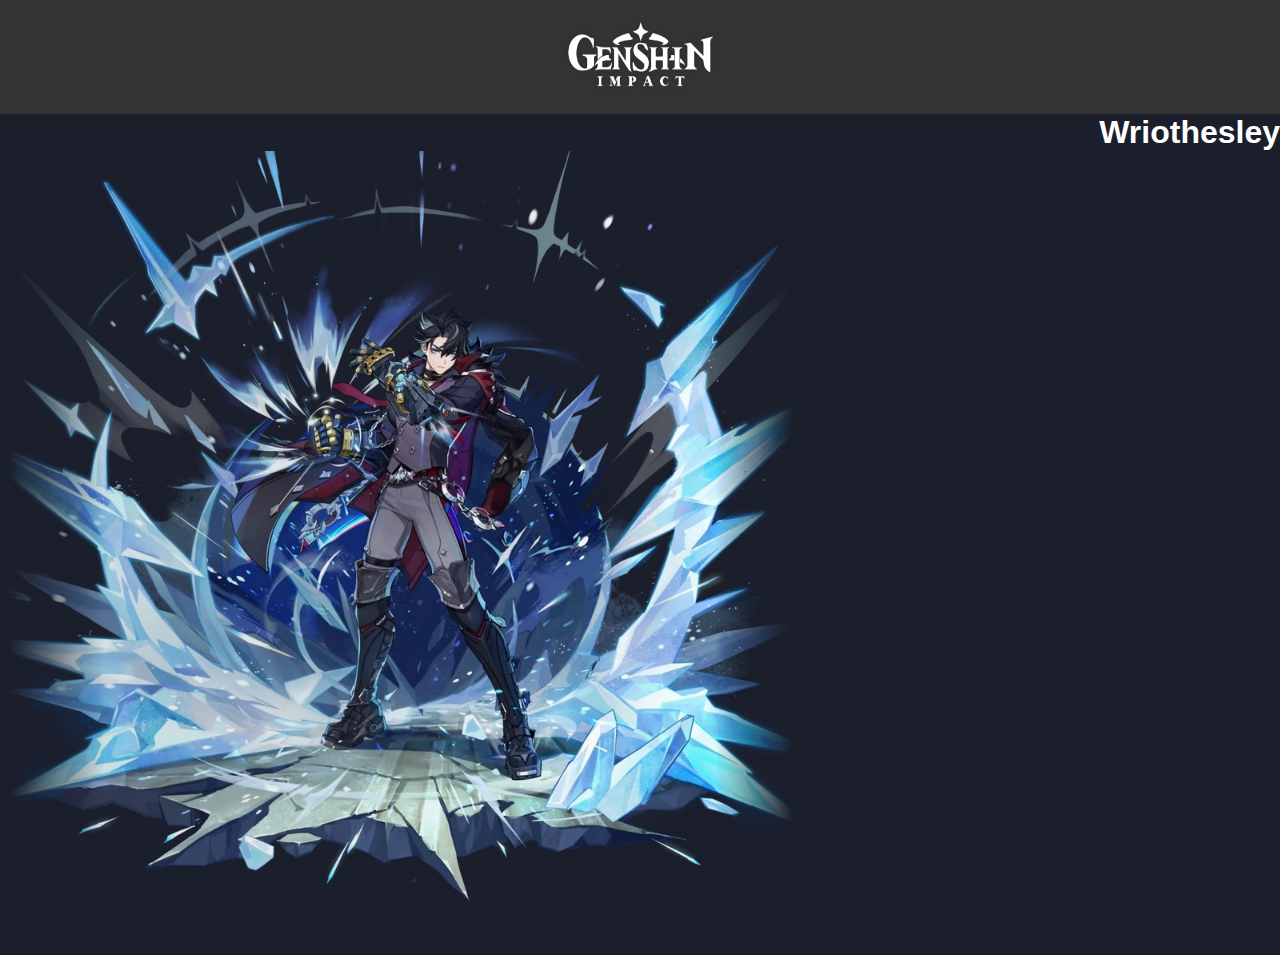
==== wriothesley_page.html @ 3674c78c "Initial commit" ====
<!DOCTYPE html>
<html lang="pt-br">
<head>
    <meta charset="UTF-8">
    <meta name="viewport" content="width=device-width, initial-scale=1.0">
    <title>Wriothesley Build</title>
    <link rel="stylesheet" href="/estilo/wriothesley_page.css">
</head>
<body>
    
    <header>
        <img src="imagens/logo-genshin-impact.png" alt="logo do genshin impact">
    </header>
    <main>
        <h1>Wriothesley</h1>
        
        <img class="img-fundo" src="imagens/Personagem_Wriothesley_Desejo.webp" alt="Wriothesley-Banner">

    </main>
</body>
</html>
---- estilo/wriothesley_page.css ----
@charset "UTF-8";

* {
    padding: 0%;
    margin: 0%;
}

:root {
    --cor-fundo: #1B1E2B;
}

body {
    font-family: Arial, sans-serif;
    margin: 0;
    padding: 0;
    background-color: var(--cor-fundo);
}


header {
    background-color: #333;
    color: #fff;
    padding: 20px;
    text-align: center;
}

header img {
    width: 150px;
    height: 70px;
}

h1{
    text-align: right;
    color: white;
}

.img-fundo {
    max-width: 800px;
    max-height: 800px;
}
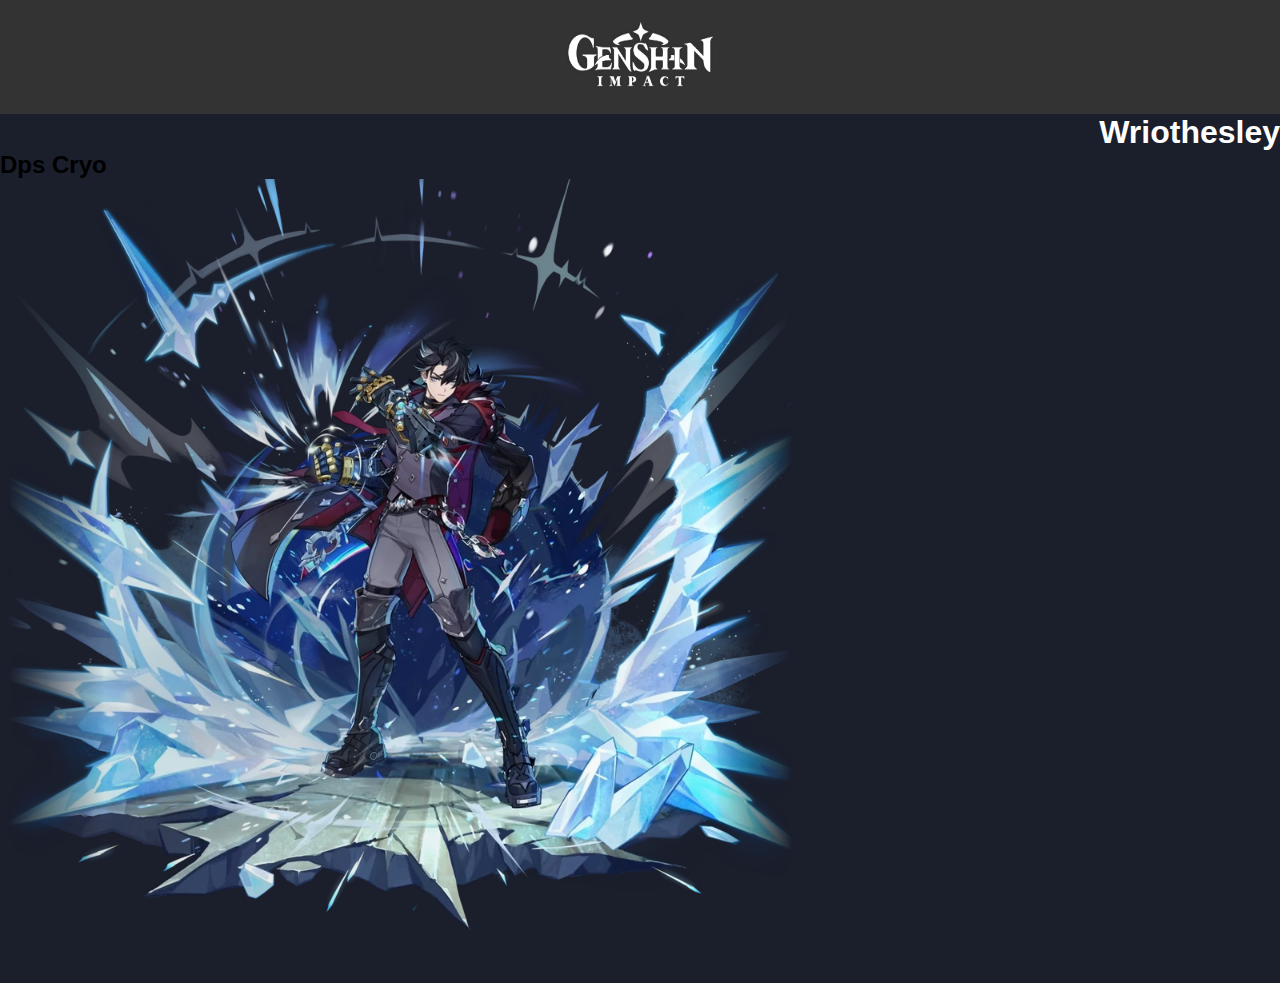
==== commit dc21c993: "Add o subtítulo da build" ====
--- a/wriothesley_page.html
+++ b/wriothesley_page.html
@@ -13,6 +13,7 @@
     </header>
     <main>
         <h1>Wriothesley</h1>
+        <h2>Dps Cryo</h2>
         
         <img class="img-fundo" src="imagens/Personagem_Wriothesley_Desejo.webp" alt="Wriothesley-Banner">
 
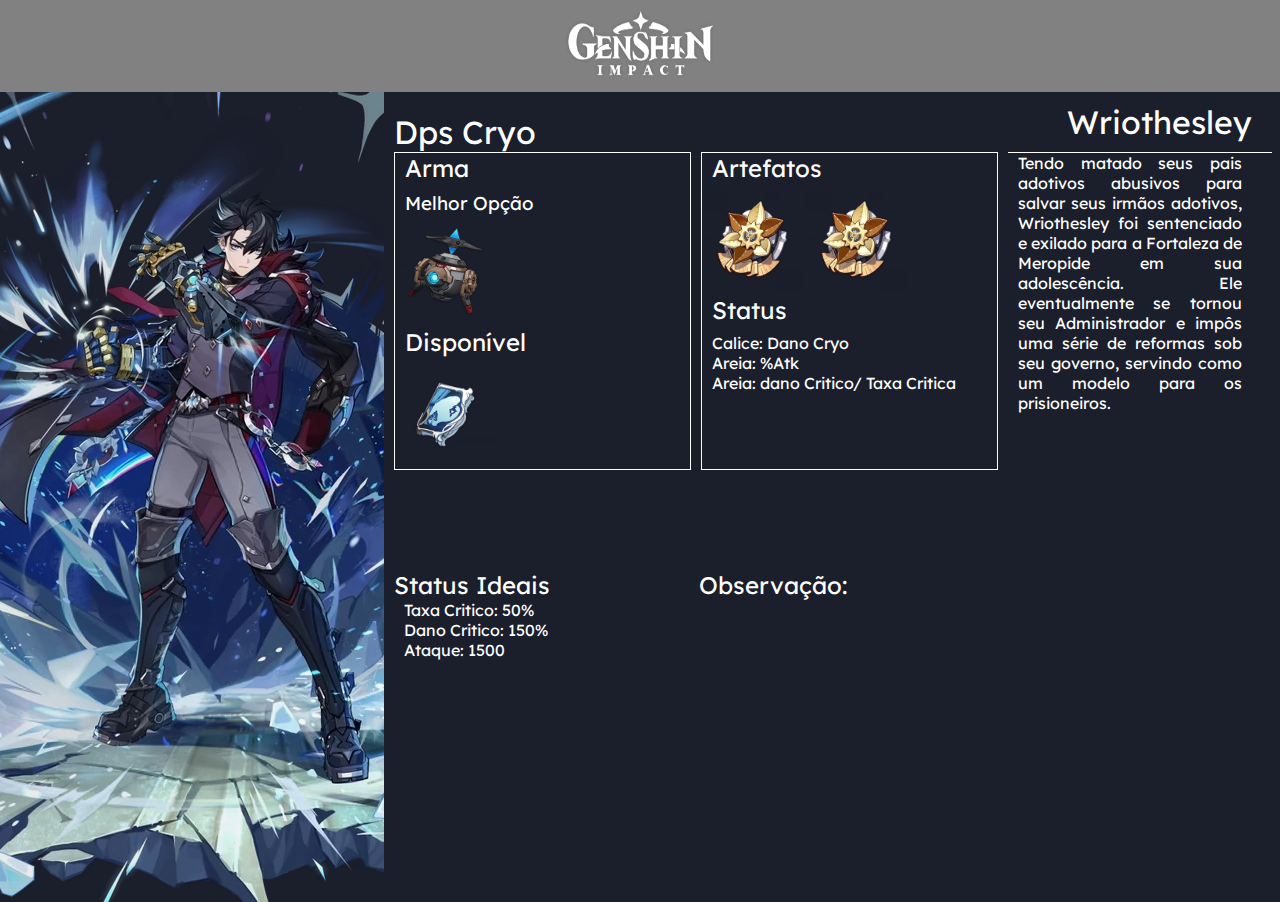
==== commit f65c4cc6: "Nova versão 2.0" ====
--- a/wriothesley_page.html
+++ b/wriothesley_page.html
@@ -4,19 +4,61 @@
     <meta charset="UTF-8">
     <meta name="viewport" content="width=device-width, initial-scale=1.0">
     <title>Wriothesley Build</title>
-    <link rel="stylesheet" href="/estilo/wriothesley_page.css">
+    <link rel="stylesheet" href="estilo/wriothesley_page.css">
 </head>
 <body>
     
     <header>
         <img src="imagens/logo-genshin-impact.png" alt="logo do genshin impact">
     </header>
+
     <main>
-        <h1>Wriothesley</h1>
-        <h2>Dps Cryo</h2>
+        <!-- Somente a imagem que representa o personegem -->
+        <aside></aside>
+        <!-- <aside>
+            <img class="img-lateral" src="imagens/Personagem_Wriothesley_Desejo.webp" alt="Wriothesley Banner">
+        </aside> -->
         
-        <img class="img-fundo" src="imagens/Personagem_Wriothesley_Desejo.webp" alt="Wriothesley-Banner">
+        <section class="conteudo">
+            <h1>Dps Cryo</h1>
+            <div class="caixa-build">
 
+                <section class="caixa">
+                    <h2>Arma</h2>
+                    <h3>Melhor Opção</h3>
+                    <img src="imagens/armas/Cashflow_Supervision.png" alt="Arma Wriothesley">
+                    <h2>Disponível</h2>
+                    <img src="imagens/armas/The_Widsith.png" alt="">
+                </section>
+
+                <section class="caixa">
+                    <h2>Artefatos</h2>
+                    <img src="imagens/artefatos/marechaussee_hunter.png" alt="">
+                    <img src="imagens/artefatos/marechaussee_hunter.png" alt="">
+                    <h2>Status</h2>
+                    <p>Calice: Dano Cryo</p>
+                    <p>Areia: %Atk</p>
+                    <p>Areia: dano Critico/ Taxa Critica</p>
+                </section>
+                <section>
+                    <h2>Status Ideais</h2>
+                    <p>Taxa Critico: 50%</p>
+                    <p>Dano Critico: 150%</p>
+                    <p>Ataque: 1500</p>
+                </section>
+                <section>
+                    <h2>Observação:</h2>
+                </section>
+            </div>
+        </section>
+
+        <article>
+           <h1>Wriothesley</h1>
+           <p>Tendo matado seus pais adotivos abusivos para salvar seus irmãos adotivos, Wriothesley foi sentenciado e exilado para a Fortaleza de Meropide em sua adolescência. Ele eventualmente se tornou seu Administrador e impôs uma série de reformas sob seu governo, servindo como um modelo para os prisioneiros.</p>
+        </article>
+
+        
+        
     </main>
 </body>
 </html>--- a/estilo/wriothesley_page.css
+++ b/estilo/wriothesley_page.css
@@ -1,26 +1,46 @@
 @charset "UTF-8";
+
+@import url('https://fonts.googleapis.com/css2?family=Lexend&display=swap');
 
 * {
     padding: 0%;
     margin: 0%;
+    
 }
 
 :root {
     --cor-fundo: #1B1E2B;
+    --cor01: #818181;
+    --fonte-normal: "Lexend", sans-serif;
 }
 
 body {
-    font-family: Arial, sans-serif;
-    margin: 0;
-    padding: 0;
     background-color: var(--cor-fundo);
+    font-family: var(--fonte-normal);
+    color: white;
 }
 
+h1 {
+    font-family: var(--fonte-normal);
+    font-weight: 400;
+}
 
+h2 {
+    font-family: var(--fonte-normal);
+    font-weight: 400;
+}
+
+h3 {
+    font-family: var(--fonte-normal);
+    font-weight: 400;
+}
+
+p {
+    padding-left: 10px;
+}
 header {
-    background-color: #333;
-    color: #fff;
-    padding: 20px;
+    background-color: var(--cor01);
+    padding: 9px;
     text-align: center;
 }
 
@@ -29,13 +49,71 @@
     height: 70px;
 }
 
-h1{
+main {
+    display: flex;
+}
+img {
+    width: 100px;
+}
+
+aside {
+    width: 30vw;
+    height: 90vh;
+    background-image: url("/imagens/Personagem_Wriothesley_Desejo.webp");
+    background-position: center center;
+}
+
+section.conteudo {
+    padding-left: 10px;
+    padding-top: 20px;
+}
+
+
+div.caixa-build {
+    width: 48vw;
+    display: flex;
+    flex-wrap: wrap;
+    row-gap: 100px;
+    column-gap: 10px;
+}
+div > section.caixa {
+    width: 48%;
+    border: 1px solid white;
+}
+
+section.caixa > h2 {
+    padding-left: 10px;
+    padding-bottom: 8px;
+}
+
+section.caixa > h3 {
+    padding-left: 10px;
+    padding-bottom: 8px;
+}
+
+
+
+div > section {
+    width: 48%;
+}
+
+article {
+    width: 19vw;
+}
+
+article > h1 {
+    width: 100%;
+    font-size: 2em;
+    padding-top: 10px;
+    padding-bottom: 10px;
+    padding-right: 20px;
     text-align: right;
     color: white;
+    border-bottom: 1px solid white;
 }
 
-.img-fundo {
-    max-width: 800px;
-    max-height: 800px;
+article > p {
+    text-align: justify;
+    padding-right: 10px;
 }
 
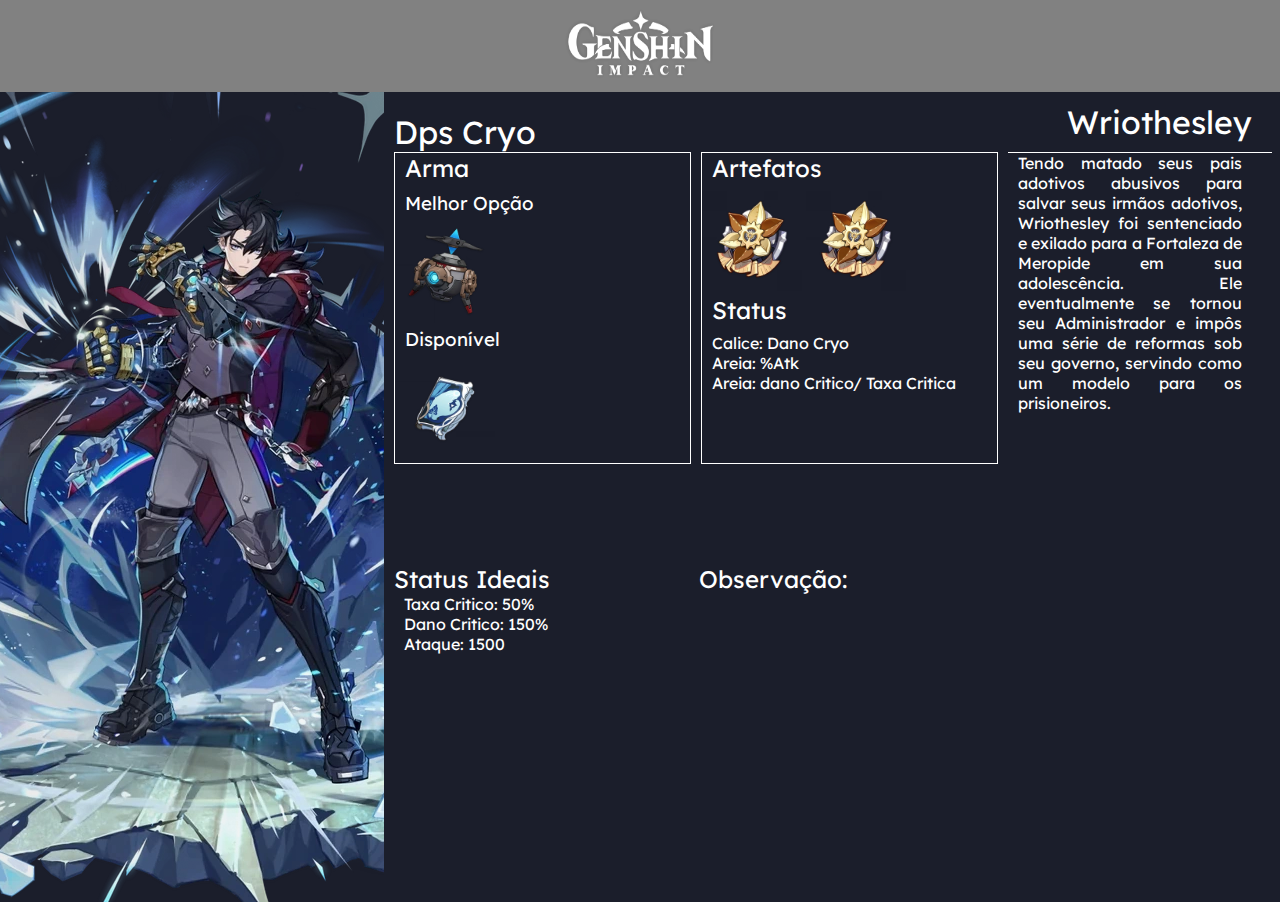
==== commit 721547dc: "atualização do fundo" ====
--- a/wriothesley_page.html
+++ b/wriothesley_page.html
@@ -27,7 +27,7 @@
                     <h2>Arma</h2>
                     <h3>Melhor Opção</h3>
                     <img src="imagens/armas/Cashflow_Supervision.png" alt="Arma Wriothesley">
-                    <h2>Disponível</h2>
+                    <h3>Disponível</h3>
                     <img src="imagens/armas/The_Widsith.png" alt="">
                 </section>
 
--- a/estilo/wriothesley_page.css
+++ b/estilo/wriothesley_page.css
@@ -59,8 +59,9 @@
 aside {
     width: 30vw;
     height: 90vh;
-    background-image: url("/imagens/Personagem_Wriothesley_Desejo.webp");
+    background-image: url("../imagens/Personagem_Wriothesley_Desejo.webp");
     background-position: center center;
+    background-repeat: no-repeat;
 }
 
 section.conteudo {
